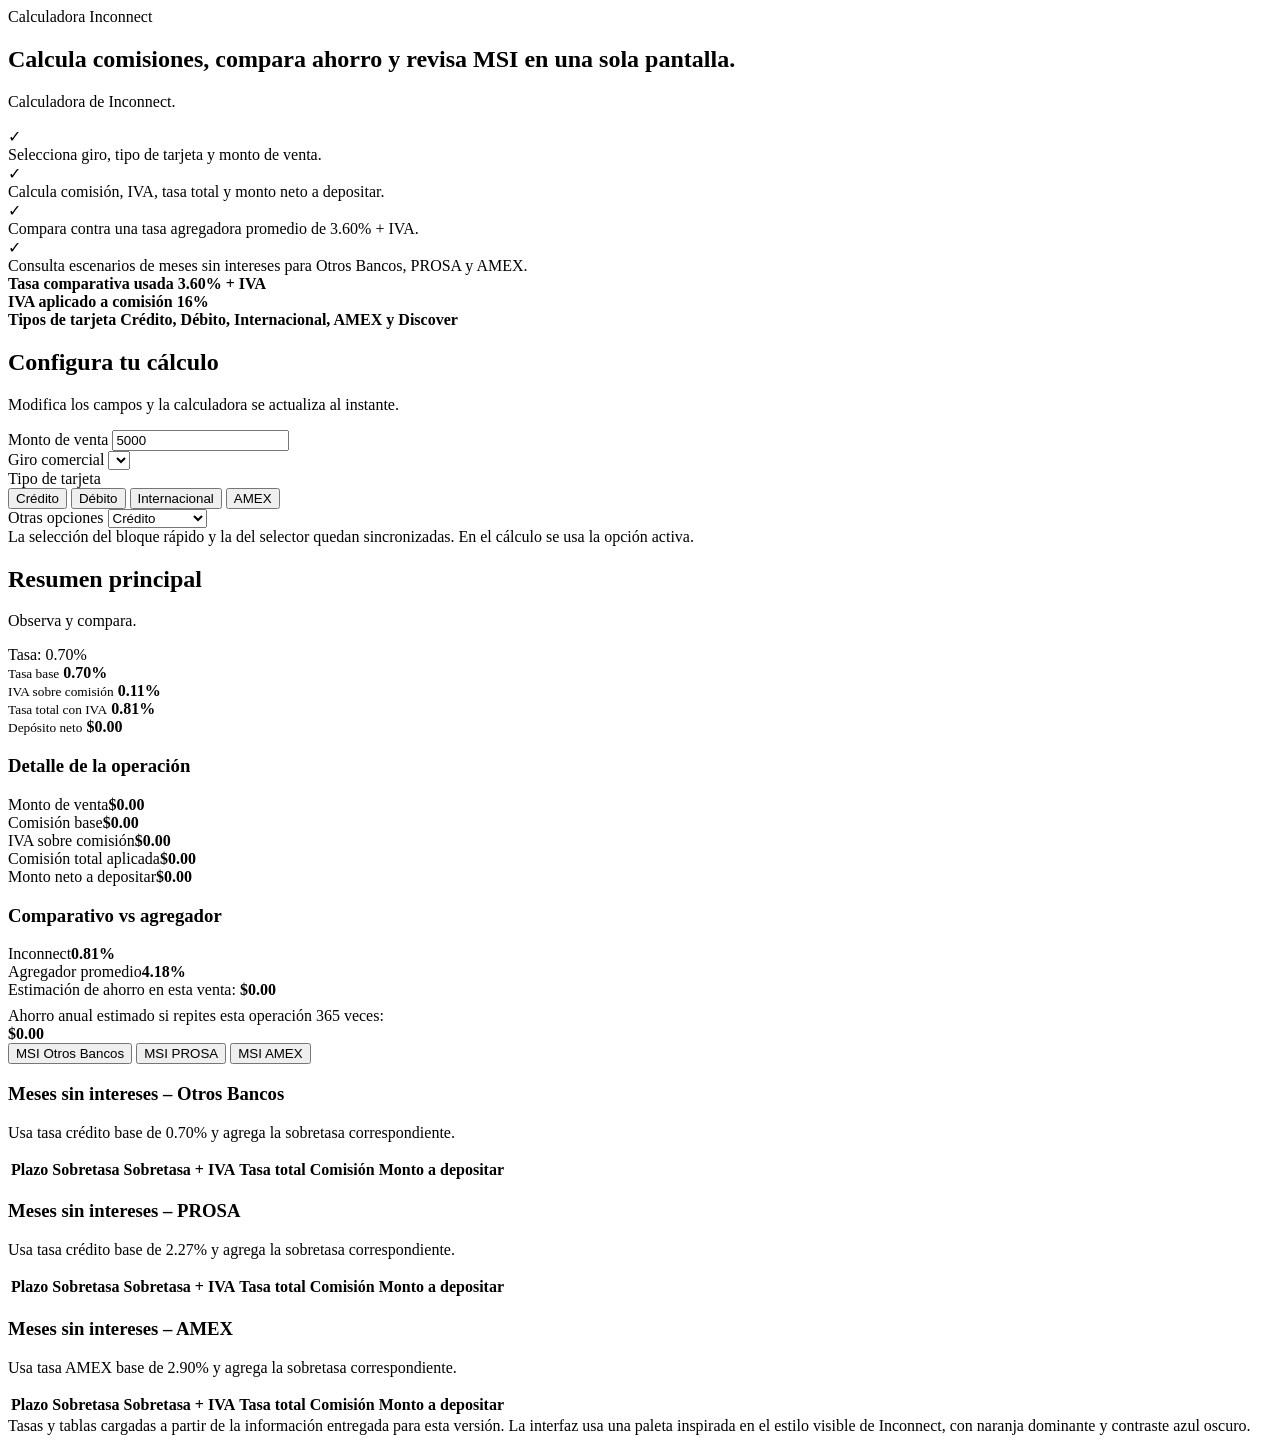
==== index.html @ f18085e4 "Adding index lol" ====
<!doctype html>
<html lang="es">
  <head>
    <meta charset="UTF-8" />
    <meta name="viewport" content="width=device-width, initial-scale=1.0" />
    <title>Calculadora Inconnect</title>
    <link rel="stylesheet" href="CSS/style.css" />
  </head>
  <body>
    <div class="container">
      <section class="hero">
        <div class="hero-card">
          <div>
            <span class="eyebrow">Calculadora Inconnect</span>
            <h1>
              Calcula comisiones, compara ahorro y revisa MSI en una sola
              pantalla.
            </h1>
            <p>Calculadora de Inconnect.</p>

            <div class="hero-bullets">
              <div class="hero-bullet">
                <span>✓</span>
                <div>Selecciona giro, tipo de tarjeta y monto de venta.</div>
              </div>
              <div class="hero-bullet">
                <span>✓</span>
                <div>
                  Calcula comisión, IVA, tasa total y monto neto a depositar.
                </div>
              </div>
              <div class="hero-bullet">
                <span>✓</span>
                <div>
                  Compara contra una tasa agregadora promedio de 3.60% + IVA.
                </div>
              </div>
              <div class="hero-bullet">
                <span>✓</span>
                <div>
                  Consulta escenarios de meses sin intereses para Otros Bancos,
                  PROSA y AMEX.
                </div>
              </div>
            </div>
          </div>

          <div class="hero-side">
            <div class="info-card">
              <strong>Tasa comparativa usada</strong>
              <b>3.60% + IVA</b>
            </div>
            <div class="info-card">
              <strong>IVA aplicado a comisión</strong>
              <b>16%</b>
            </div>
            <div class="info-card">
              <strong>Tipos de tarjeta</strong>
              <b>Crédito, Débito, Internacional, AMEX y Discover</b>
            </div>
          </div>
        </div>
      </section>

      <section class="grid">
        <aside class="panel">
          <div class="section-title">
            <div>
              <h2>Configura tu cálculo</h2>
              <p>
                Modifica los campos y la calculadora se actualiza al instante.
              </p>
            </div>
          </div>

          <div class="controls">
            <div class="field">
              <label for="amount">Monto de venta</label>
              <input
                id="amount"
                type="number"
                min="1"
                step="0.01"
                value="5000"
              />
            </div>

            <div class="field">
              <label for="businessType">Giro comercial</label>
              <select id="businessType"></select>
            </div>

            <div class="field">
              <label>Tipo de tarjeta</label>
              <div class="segmented" id="cardTypeButtons">
                <button type="button" class="active" data-card="credito">
                  Crédito
                </button>
                <button type="button" data-card="debito">Débito</button>
                <button type="button" data-card="intl">Internacional</button>
                <button type="button" data-card="amex">AMEX</button>
              </div>
            </div>

            <div class="field">
              <label for="cardTypeAlt">Otras opciones</label>
              <select id="cardTypeAlt">
                <option value="credito">Crédito</option>
                <option value="debito">Débito</option>
                <option value="intl">Internacional</option>
                <option value="amex">AMEX</option>
                <option value="discover">Discover</option>
              </select>
            </div>

            <div class="helper">
              La selección del bloque rápido y la del selector quedan
              sincronizadas. En el cálculo se usa la opción activa.
            </div>
          </div>
        </aside>

        <main class="panel">
          <div class="section-title">
            <div>
              <h2>Resumen principal</h2>
              <p>
                Observa y compara.
              </p>
            </div>
            <span class="pill" id="selectedRateLabel">Tasa: 0.70%</span>
          </div>

          <div class="results-top">
            <div class="kpi accent">
              <small>Tasa base</small>
              <strong id="kpiRate">0.70%</strong>
            </div>
            <div class="kpi primary">
              <small>IVA sobre comisión</small>
              <strong id="kpiVatRate">0.11%</strong>
            </div>
            <div class="kpi">
              <small>Tasa total con IVA</small>
              <strong id="kpiTotalRate">0.81%</strong>
            </div>
            <div class="kpi success">
              <small>Depósito neto</small>
              <strong id="kpiNet">$0.00</strong>
            </div>
          </div>

          <div class="results-grid">
            <div class="card">
              <h3>Detalle de la operación</h3>
              <div class="summary-list">
                <div class="summary-row">
                  <span>Monto de venta</span><b id="summaryAmount">$0.00</b>
                </div>
                <div class="summary-row">
                  <span>Comisión base</span><b id="summaryCommission">$0.00</b>
                </div>
                <div class="summary-row">
                  <span>IVA sobre comisión</span><b id="summaryVat">$0.00</b>
                </div>
                <div class="summary-row">
                  <span>Comisión total aplicada</span
                  ><b id="summaryTotal">$0.00</b>
                </div>
                <div class="summary-row">
                  <span>Monto neto a depositar</span
                  ><b id="summaryNet">$0.00</b>
                </div>
              </div>
            </div>

            <div class="card">
              <h3>Comparativo vs agregador</h3>
              <div class="bar-wrap">
                <div class="bar-line">
                  <div class="bar-head">
                    <span>Inconnect</span
                    ><strong id="barLabelInconnect">0.81%</strong>
                  </div>
                  <div class="bar inconnect">
                    <div id="barInconnect" style="width: 10%"></div>
                  </div>
                </div>
                <div class="bar-line">
                  <div class="bar-head">
                    <span>Agregador promedio</span><strong>4.18%</strong>
                  </div>
                  <div class="bar agregador">
                    <div style="width: 100%"></div>
                  </div>
                </div>
              </div>

              <div class="save-box">
                Estimación de ahorro en esta venta:
                <strong id="savePerSale">$0.00</strong>
                <div class="muted" style="margin-top: 8px">
                  Ahorro anual estimado si repites esta operación 365 veces:
                </div>
                <strong id="saveAnnual">$0.00</strong>
              </div>
            </div>
          </div>

          <div class="tabs">
            <button class="tab-btn active" data-tab="otros">
              MSI Otros Bancos
            </button>
            <button class="tab-btn" data-tab="prosa">MSI PROSA</button>
            <button class="tab-btn" data-tab="amex">MSI AMEX</button>
          </div>

          <div class="tab-panel active" id="panel-otros">
            <div class="card">
              <div class="section-title">
                <div>
                  <h3>Meses sin intereses – Otros Bancos</h3>
                  <p>
                    Usa tasa crédito base de 0.70% y agrega la sobretasa
                    correspondiente.
                  </p>
                </div>
              </div>
              <div class="table-scroll">
                <table>
                  <thead>
                    <tr>
                      <th>Plazo</th>
                      <th>Sobretasa</th>
                      <th>Sobretasa + IVA</th>
                      <th>Tasa total</th>
                      <th>Comisión</th>
                      <th>Monto a depositar</th>
                    </tr>
                  </thead>
                  <tbody id="tbody-otros"></tbody>
                </table>
              </div>
            </div>
          </div>

          <div class="tab-panel" id="panel-prosa">
            <div class="card">
              <div class="section-title">
                <div>
                  <h3>Meses sin intereses – PROSA</h3>
                  <p>
                    Usa tasa crédito base de 2.27% y agrega la sobretasa
                    correspondiente.
                  </p>
                </div>
              </div>
              <div class="table-scroll">
                <table>
                  <thead>
                    <tr>
                      <th>Plazo</th>
                      <th>Sobretasa</th>
                      <th>Sobretasa + IVA</th>
                      <th>Tasa total</th>
                      <th>Comisión</th>
                      <th>Monto a depositar</th>
                    </tr>
                  </thead>
                  <tbody id="tbody-prosa"></tbody>
                </table>
              </div>
            </div>
          </div>

          <div class="tab-panel" id="panel-amex">
            <div class="card">
              <div class="section-title">
                <div>
                  <h3>Meses sin intereses – AMEX</h3>
                  <p>
                    Usa tasa AMEX base de 2.90% y agrega la sobretasa
                    correspondiente.
                  </p>
                </div>
              </div>
              <div class="table-scroll">
                <table>
                  <thead>
                    <tr>
                      <th>Plazo</th>
                      <th>Sobretasa</th>
                      <th>Sobretasa + IVA</th>
                      <th>Tasa total</th>
                      <th>Comisión</th>
                      <th>Monto a depositar</th>
                    </tr>
                  </thead>
                  <tbody id="tbody-amex"></tbody>
                </table>
              </div>
            </div>
          </div>
        </main>
      </section>

      <div class="footer-note">
        Tasas y tablas cargadas a partir de la información entregada para esta
        versión. La interfaz usa una paleta inspirada en el estilo visible de
        Inconnect, con naranja dominante y contraste azul oscuro.
      </div>
    </div>

    <script src="JS/script.js"></script>
  </body>
</html>
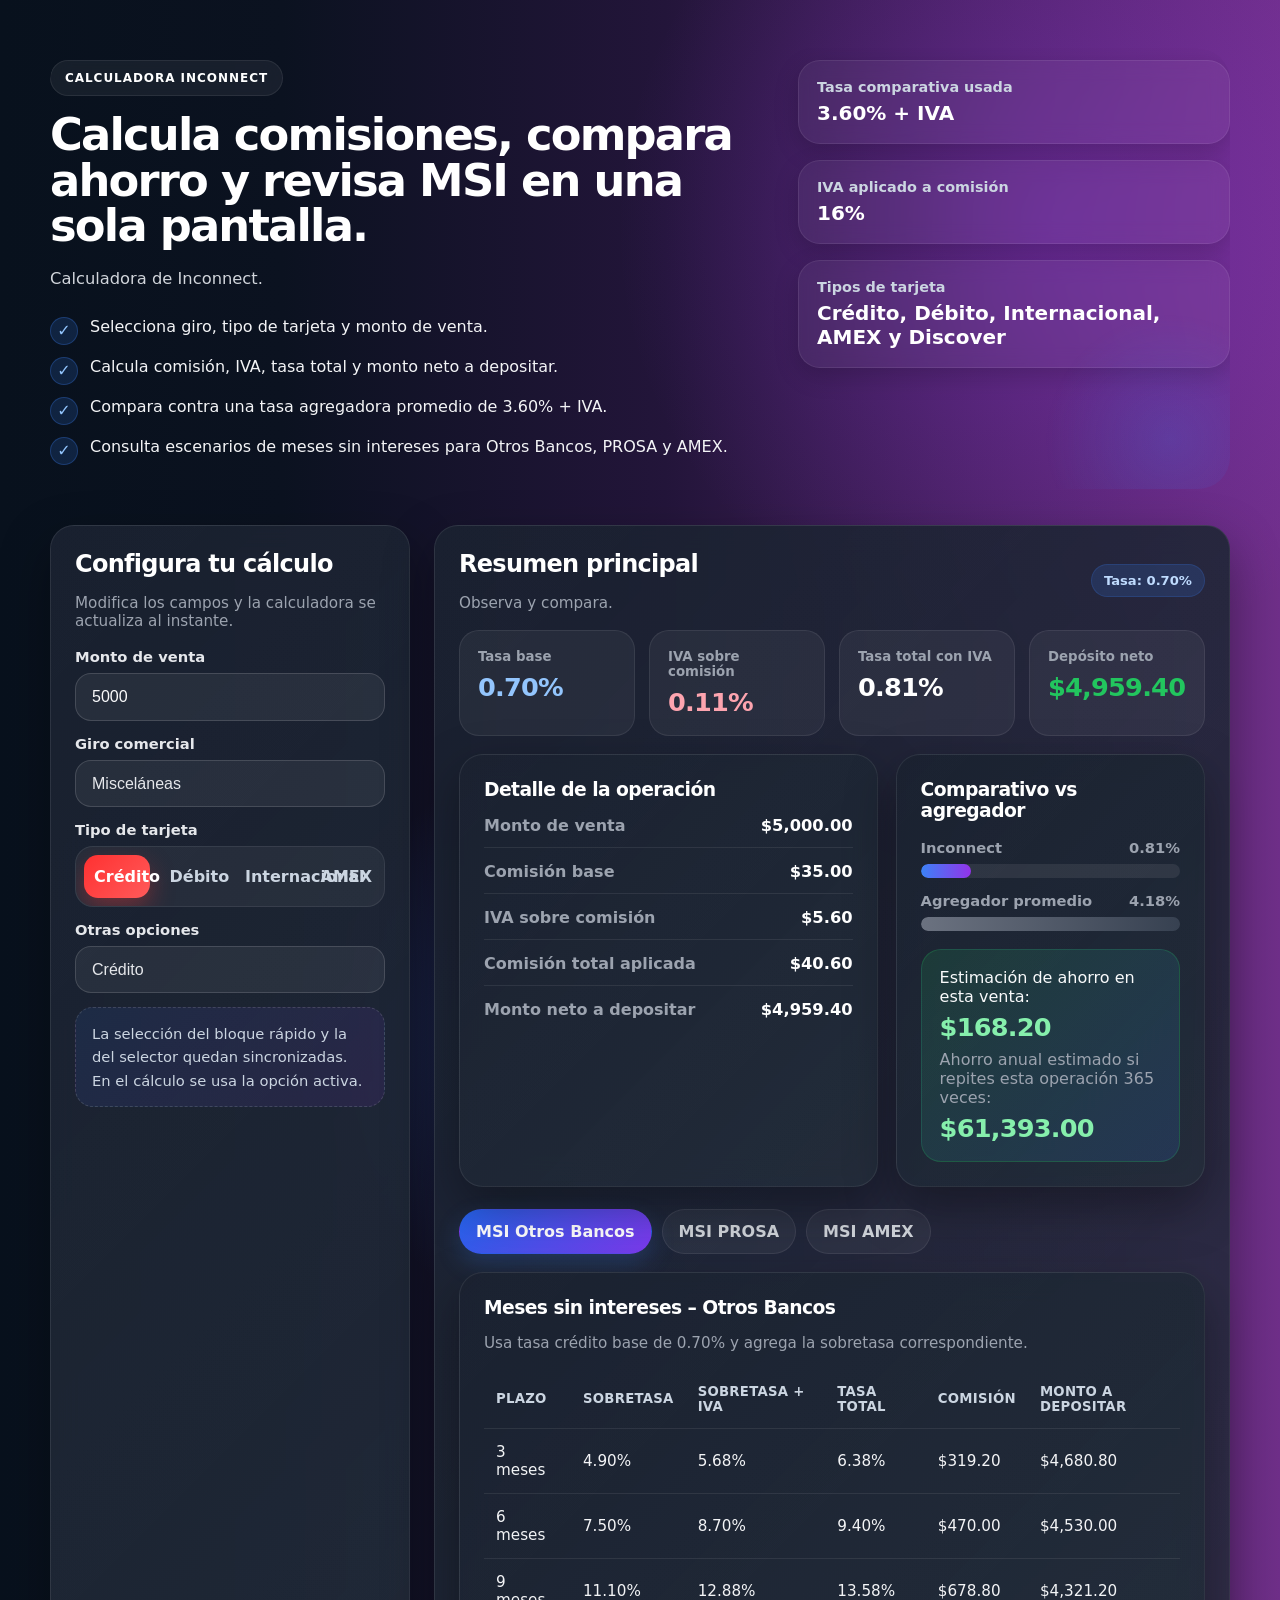
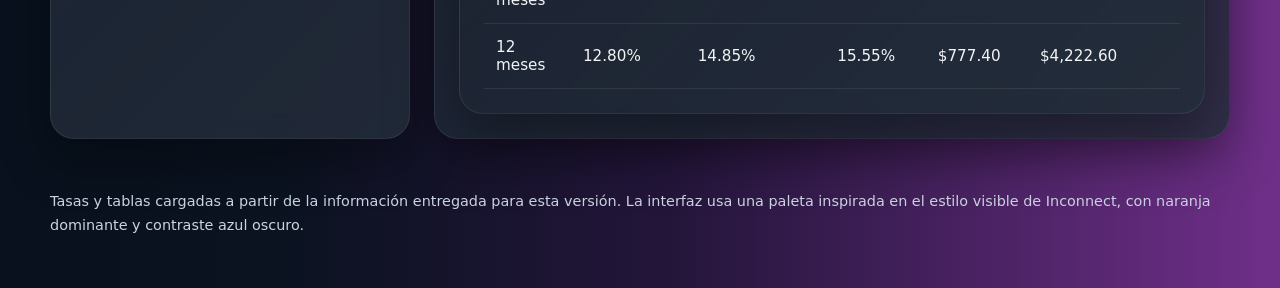
==== commit cfecc875: "Correct paths again" ====
--- a/index.html
+++ b/index.html
@@ -4,7 +4,7 @@
     <meta charset="UTF-8" />
     <meta name="viewport" content="width=device-width, initial-scale=1.0" />
     <title>Calculadora Inconnect</title>
-    <link rel="stylesheet" href="CSS/style.css" />
+    <link rel="stylesheet" href="./css/style.css" />
   </head>
   <body>
     <div class="container">
@@ -311,6 +311,6 @@
       </div>
     </div>
 
-    <script src="JS/script.js"></script>
+    <script src="./js/script.js"></script>
   </body>
 </html>
--- a/css/style.css
+++ b/css/style.css
@@ -0,0 +1,730 @@
+:root {
+    /* Base */
+    --bg: #0b0f1a;
+    --surface: rgba(17, 24, 39, 0.88);
+    --surface-2: rgba(31, 41, 55, 0.92);
+
+    /* Texto */
+    --text: #f9fafb;
+    --muted: #9ca3af;
+
+    /* Branding */
+    --primary: #ff3131;
+    --primary-strong: #ff5a5a;
+    --primary-soft: rgba(255, 49, 49, 0.14);
+
+    /* Acentos */
+    --accent: #3b82f6;
+    --accent-strong: #2563eb;
+    --accent-soft: rgba(59, 130, 246, 0.16);
+
+    /* Estados */
+    --success: #22c55e;
+    --danger: #ef4444;
+
+    /* UI */
+    --border: rgba(255, 255, 255, 0.08);
+    --border-strong: rgba(255, 255, 255, 0.14);
+    --shadow: 0 20px 50px rgba(0, 0, 0, 0.35);
+    --radius: 24px;
+
+    /* Gradientes */
+    --gradient-main:
+        radial-gradient(circle at 50% 55%, rgba(59, 130, 246, 0.35), transparent 26%),
+        radial-gradient(circle at 82% 12%, rgba(147, 51, 234, 0.32), transparent 22%),
+        linear-gradient(90deg, #08111d 0%, #0b1220 22%, #23153a 52%, #6f2f89 100%);
+    --gradient-card: linear-gradient(135deg, rgba(17, 24, 39, 0.92), rgba(31, 41, 55, 0.82));
+    --gradient-card-soft: linear-gradient(135deg, rgba(255, 255, 255, 0.04), rgba(255, 255, 255, 0.02));
+}
+
+* {
+    box-sizing: border-box;
+}
+
+.panel,
+.card,
+.field,
+.controls,
+.summary-list,
+.summary-row,
+.hero-card,
+.grid,
+.results-grid,
+.results-top,
+.inline-grid {
+    min-width: 0;
+}
+
+html {
+    scroll-behavior: smooth;
+}
+
+body {
+    margin: 0;
+    font-family: Inter, ui-sans-serif, system-ui, -apple-system, BlinkMacSystemFont, "Segoe UI", sans-serif;
+    background: var(--gradient-main);
+    background-color: var(--bg);
+    color: var(--text);
+}
+
+.container {
+    width: min(1180px, calc(100% - 24px));
+    margin: 0 auto;
+}
+
+.hero {
+    padding: 48px 0 28px;
+}
+
+.hero-card {
+    display: grid;
+    grid-template-columns: 1.25fr .75fr;
+    gap: 28px;
+    background: transparent;
+    border: none;
+    border-radius: 32px;
+    box-shadow: none;
+    padding: 12px 0 24px;
+    overflow: hidden;
+    position: relative;
+}
+
+.hero-card::after {
+    content: "";
+    position: absolute;
+    inset: auto -70px -80px auto;
+    width: 260px;
+    height: 260px;
+    border-radius: 50%;
+    background: radial-gradient(circle, rgba(59, 130, 246, 0.18), transparent 68%);
+    pointer-events: none;
+}
+
+.eyebrow {
+    display: inline-flex;
+    align-items: center;
+    gap: 8px;
+    background: rgba(255, 255, 255, 0.06);
+    color: #ffffff;
+    border: 1px solid var(--border);
+    font-size: 12px;
+    font-weight: 700;
+    letter-spacing: .08em;
+    text-transform: uppercase;
+    padding: 10px 14px;
+    border-radius: 999px;
+    backdrop-filter: blur(10px);
+}
+
+h1 {
+    font-size: clamp(2rem, 3.5vw, 3.8rem);
+    line-height: 1.02;
+    margin: 16px 0 16px;
+    letter-spacing: -0.04em;
+    color: #ffffff;
+}
+
+.hero p {
+    margin: 0;
+    font-size: 1.02rem;
+    line-height: 1.7;
+    color: #d1d5db;
+    max-width: 62ch;
+}
+
+.hero-bullets {
+    display: grid;
+    gap: 12px;
+    margin-top: 24px;
+}
+
+.hero-bullet {
+    display: flex;
+    gap: 12px;
+    align-items: start;
+    color: #f3f4f6;
+    font-weight: 500;
+}
+
+.hero-bullet span {
+    width: 28px;
+    height: 28px;
+    display: inline-grid;
+    place-items: center;
+    border-radius: 50%;
+    background: var(--accent-soft);
+    color: #93c5fd;
+    flex: 0 0 auto;
+    border: 1px solid rgba(59, 130, 246, 0.28);
+}
+
+.hero-side {
+    display: grid;
+    gap: 16px;
+    align-content: start;
+}
+
+.info-card {
+    background: rgba(255, 255, 255, 0.05);
+    border: 1px solid var(--border);
+    border-radius: 22px;
+    padding: 18px;
+    box-shadow: 0 8px 24px rgba(0, 0, 0, 0.18);
+    backdrop-filter: blur(10px);
+}
+
+.info-card strong {
+    display: block;
+    font-size: .9rem;
+    color: #cbd5e1;
+    margin-bottom: 6px;
+    font-weight: 600;
+}
+
+.info-card b {
+    font-size: 1.25rem;
+    color: #ffffff;
+}
+
+.grid {
+    display: grid;
+    grid-template-columns: 360px 1fr;
+    gap: 24px;
+    padding: 8px 0 26px;
+}
+
+.panel,
+.card {
+    background:
+        var(--gradient-card-soft),
+        var(--gradient-card);
+    border: 1px solid var(--border);
+    border-radius: var(--radius);
+    box-shadow: var(--shadow);
+    padding: 24px;
+    backdrop-filter: blur(14px);
+}
+
+.panel h2,
+.panel h3,
+.card h3 {
+    margin: 0 0 16px;
+    letter-spacing: -0.03em;
+    color: #ffffff;
+}
+
+.section-title {
+    display: flex;
+    align-items: center;
+    justify-content: space-between;
+    gap: 16px;
+    margin-bottom: 18px;
+}
+
+.section-title p {
+    margin: 4px 0 0;
+    color: var(--muted);
+    font-size: .95rem;
+}
+
+.controls {
+    display: grid;
+    gap: 14px;
+}
+
+.field {
+    display: grid;
+    gap: 8px;
+}
+
+label {
+    font-size: .92rem;
+    font-weight: 700;
+    color: #e5e7eb;
+}
+
+.custom-select {
+    position: relative;
+    width: 100%;
+}
+
+.custom-select-trigger {
+    width: 100%;
+    border: 1px solid var(--border-strong);
+    background: rgba(255, 255, 255, 0.06);
+    color: var(--text);
+    padding: 14px 16px;
+    border-radius: 16px;
+    font-size: 1rem;
+    outline: none;
+    transition: border-color .2s ease, box-shadow .2s ease, background .2s ease;
+    display: flex;
+    align-items: center;
+    justify-content: space-between;
+    gap: 12px;
+    cursor: pointer;
+    text-align: left;
+}
+
+.custom-select-trigger:hover {
+    background: rgba(255, 255, 255, 0.08);
+}
+
+.custom-select-trigger:focus,
+.custom-select.open .custom-select-trigger {
+    border-color: rgba(59, 130, 246, 0.7);
+    box-shadow: 0 0 0 4px rgba(59, 130, 246, 0.14);
+    background: rgba(255, 255, 255, 0.08);
+}
+
+.custom-select-arrow {
+    flex: 0 0 auto;
+    font-size: 1rem;
+    color: #cbd5e1;
+    transition: transform .2s ease;
+}
+
+.custom-select.open .custom-select-arrow {
+    transform: rotate(180deg);
+}
+
+.custom-select-dropdown {
+    position: absolute;
+    top: calc(100% + 10px);
+    left: 0;
+    width: 100%;
+    z-index: 50;
+    border-radius: 18px;
+    border: 1px solid var(--border);
+    background:
+        var(--gradient-card-soft),
+        var(--gradient-card);
+    box-shadow: 0 18px 45px rgba(0, 0, 0, 0.35);
+    backdrop-filter: blur(14px);
+    overflow: hidden;
+}
+
+.custom-select-dropdown.hidden {
+    display: none;
+}
+
+.custom-select-search {
+    width: 100%;
+    border: 0;
+    border-bottom: 1px solid rgba(255, 255, 255, 0.08);
+    background: rgba(255, 255, 255, 0.04);
+    color: var(--text);
+    padding: 14px 16px;
+    font-size: .98rem;
+    outline: none;
+    border-radius: 0;
+}
+
+.custom-select-search::placeholder {
+    color: #94a3b8;
+}
+
+.custom-select-options {
+    max-height: 260px;
+    overflow-y: auto;
+    padding: 8px;
+}
+
+.custom-option {
+    width: 100%;
+    border: 0;
+    background: transparent;
+    color: #e5e7eb;
+    text-align: left;
+    padding: 12px 14px;
+    border-radius: 12px;
+    cursor: pointer;
+    font: inherit;
+    transition: background .18s ease, color .18s ease;
+    display: block;
+}
+
+.custom-option:hover,
+.custom-option.is-active {
+    background: rgba(59, 130, 246, 0.14);
+    color: #ffffff;
+}
+
+.custom-option.is-selected {
+    background: linear-gradient(135deg, rgba(37, 99, 235, 0.22), rgba(124, 58, 237, 0.22));
+    color: #ffffff;
+}
+
+.custom-option.is-selected:hover {
+    background: linear-gradient(135deg, rgba(37, 99, 235, 0.28), rgba(124, 58, 237, 0.28));
+}
+
+.custom-select-options::-webkit-scrollbar {
+    width: 10px;
+}
+
+.custom-select-options::-webkit-scrollbar-track {
+    background: rgba(255, 255, 255, 0.04);
+    border-radius: 999px;
+}
+
+.custom-select-options::-webkit-scrollbar-thumb {
+    background: rgba(148, 163, 184, 0.45);
+    border-radius: 999px;
+}
+
+.custom-select-options::-webkit-scrollbar-thumb:hover {
+    background: rgba(148, 163, 184, 0.7);
+}
+
+input,
+select {
+    width: 100%;
+    max-width: 100%;
+    min-width: 0;
+    border: 1px solid var(--border-strong);
+    background: rgba(255, 255, 255, 0.06);
+    color: var(--text);
+    padding: 14px 16px;
+    border-radius: 16px;
+    font-size: 1rem;
+    outline: none;
+    transition: border-color .2s ease, box-shadow .2s ease, background .2s ease;
+    appearance: none;
+}
+
+input::placeholder,
+select {
+    color: #e5e7eb;
+}
+
+input:focus,
+select:focus {
+    border-color: rgba(59, 130, 246, 0.7);
+    box-shadow: 0 0 0 4px rgba(59, 130, 246, 0.14);
+    background: rgba(255, 255, 255, 0.08);
+}
+
+.inline-grid {
+    display: grid;
+    grid-template-columns: repeat(2, 1fr);
+    gap: 12px;
+}
+
+.segmented {
+    display: grid;
+    grid-template-columns: repeat(4, 1fr);
+    gap: 10px;
+    width: 100%;
+    max-width: 100%;
+    overflow: hidden;
+    background: rgba(255, 255, 255, 0.05);
+    padding: 8px;
+    border-radius: 18px;
+    border: 1px solid var(--border);
+}
+
+.segmented button {
+    border: 0;
+    background: transparent;
+    color: #cbd5e1;
+    font: inherit;
+    font-weight: 700;
+    padding: 12px 10px;
+    border-radius: 14px;
+    cursor: pointer;
+    transition: .2s ease;
+    min-width: 0;
+}
+
+.segmented button.active {
+    background: linear-gradient(135deg, #ff3131, #ff5a5a);
+    color: white;
+    box-shadow: 0 10px 25px rgba(255, 49, 49, 0.35);
+}
+
+.helper {
+    padding: 14px 16px;
+    border-radius: 18px;
+    background: linear-gradient(135deg, rgba(59, 130, 246, 0.10), rgba(147, 51, 234, 0.10));
+    color: #cbd5e1;
+    font-size: .92rem;
+    line-height: 1.6;
+    border: 1px dashed rgba(255, 255, 255, 0.14);
+}
+
+.results-top {
+    display: grid;
+    grid-template-columns: repeat(4, 1fr);
+    gap: 14px;
+    margin-bottom: 18px;
+}
+
+.kpi {
+    background: rgba(255, 255, 255, 0.05);
+    border: 1px solid var(--border);
+    border-radius: 20px;
+    padding: 18px;
+}
+
+.kpi small {
+    display: block;
+    color: var(--muted);
+    margin-bottom: 8px;
+    font-weight: 600;
+}
+
+.kpi strong {
+    font-size: 1.6rem;
+    letter-spacing: -0.03em;
+    color: #ffffff;
+}
+
+.kpi.success strong {
+    color: var(--success);
+}
+
+.kpi.accent strong {
+    color: #93c5fd;
+}
+
+.kpi.primary strong {
+    color: #fda4af;
+}
+
+.results-grid {
+    display: grid;
+    grid-template-columns: 1.15fr .85fr;
+    gap: 18px;
+    margin-top: 10px;
+}
+
+.summary-list {
+    display: grid;
+    gap: 14px;
+    margin-top: 10px;
+}
+
+.summary-row {
+    display: flex;
+    justify-content: space-between;
+    align-items: center;
+    gap: 20px;
+    padding-bottom: 12px;
+    border-bottom: 1px solid rgba(255, 255, 255, 0.08);
+}
+
+.summary-row:last-child {
+    padding-bottom: 0;
+    border-bottom: 0;
+}
+
+.summary-row span {
+    color: var(--muted);
+    font-weight: 600;
+}
+
+.summary-row b {
+    font-size: 1.02rem;
+    color: #ffffff;
+}
+
+.bar-wrap {
+    margin-top: 18px;
+    display: grid;
+    gap: 14px;
+}
+
+.bar-line {
+    display: grid;
+    gap: 8px;
+}
+
+.bar-head {
+    display: flex;
+    justify-content: space-between;
+    gap: 16px;
+    color: var(--muted);
+    font-size: .92rem;
+    font-weight: 700;
+}
+
+.bar {
+    height: 14px;
+    border-radius: 999px;
+    background: rgba(255, 255, 255, 0.08);
+    overflow: hidden;
+}
+
+.bar > div {
+    height: 100%;
+    border-radius: inherit;
+}
+
+.bar.inconnect > div {
+    background: linear-gradient(90deg, #3b82f6, #9333ea);
+}
+
+.bar.agregador > div {
+    background: linear-gradient(90deg, #6b7280, #374151);
+}
+
+.save-box {
+    padding: 18px;
+    border-radius: 20px;
+    background: linear-gradient(135deg, rgba(34, 197, 94, 0.14), rgba(59, 130, 246, 0.14));
+    border: 1px solid rgba(34, 197, 94, 0.22);
+    margin-top: 18px;
+}
+
+.save-box strong {
+    display: block;
+    font-size: 1.6rem;
+    color: #86efac;
+    margin-top: 6px;
+    letter-spacing: -0.03em;
+}
+
+.tabs {
+    display: flex;
+    gap: 10px;
+    flex-wrap: wrap;
+    margin: 22px 0 18px;
+}
+
+.tab-btn {
+    border: 1px solid var(--border);
+    background: rgba(255, 255, 255, 0.05);
+    color: #d1d5db;
+    padding: 12px 16px;
+    border-radius: 999px;
+    cursor: pointer;
+    font: inherit;
+    font-weight: 700;
+    transition: .2s ease;
+}
+
+.tab-btn:hover {
+    background: rgba(255, 255, 255, 0.08);
+}
+
+.tab-btn.active {
+    background: linear-gradient(135deg, #2563eb, #7c3aed);
+    border-color: transparent;
+    color: white;
+    box-shadow: 0 10px 24px rgba(59, 130, 246, 0.22);
+}
+
+.tab-panel {
+    display: none;
+}
+
+.tab-panel.active {
+    display: block;
+}
+
+table {
+    width: 100%;
+    border-collapse: collapse;
+}
+
+th,
+td {
+    text-align: left;
+    padding: 14px 12px;
+    border-bottom: 1px solid rgba(255, 255, 255, 0.08);
+    font-size: .95rem;
+}
+
+th {
+    color: #cbd5e1;
+    font-size: .83rem;
+    letter-spacing: .02em;
+    text-transform: uppercase;
+}
+
+td {
+    color: #f3f4f6;
+}
+
+tbody tr:hover {
+    background: rgba(255, 255, 255, 0.04);
+}
+
+.pill {
+    display: inline-flex;
+    padding: 8px 12px;
+    border-radius: 999px;
+    font-size: .82rem;
+    font-weight: 800;
+    background: rgba(59, 130, 246, 0.16);
+    color: #bfdbfe;
+    border: 1px solid rgba(59, 130, 246, 0.18);
+}
+
+.footer-note {
+    margin: 24px 0 50px;
+    color: #cbd5e1;
+    font-size: .9rem;
+    line-height: 1.7;
+}
+
+.muted {
+    color: var(--muted);
+}
+
+.table-scroll {
+    overflow-x: auto;
+}
+
+@media (max-width: 1024px) {
+    .hero-card,
+    .grid,
+    .results-grid {
+        grid-template-columns: 1fr;
+    }
+
+    .results-top {
+        grid-template-columns: repeat(2, 1fr);
+    }
+}
+
+@media (max-width: 680px) {
+    .container {
+        width: calc(100% - 16px);
+    }
+
+    .hero {
+        padding-top: 22px;
+    }
+
+    .hero-card,
+    .panel,
+    .card {
+        padding: 20px;
+        border-radius: 22px;
+    }
+
+    .results-top,
+    .inline-grid {
+        grid-template-columns: 1fr;
+    }
+
+    .segmented {
+        grid-template-columns: repeat(2, 1fr);
+    }
+
+    .kpi strong {
+        font-size: 1.25rem;
+    }
+
+    .panel,
+    .card {
+        overflow: hidden;
+    }
+
+    .summary-row,
+    .section-title {
+        flex-wrap: wrap;
+    }
+}
